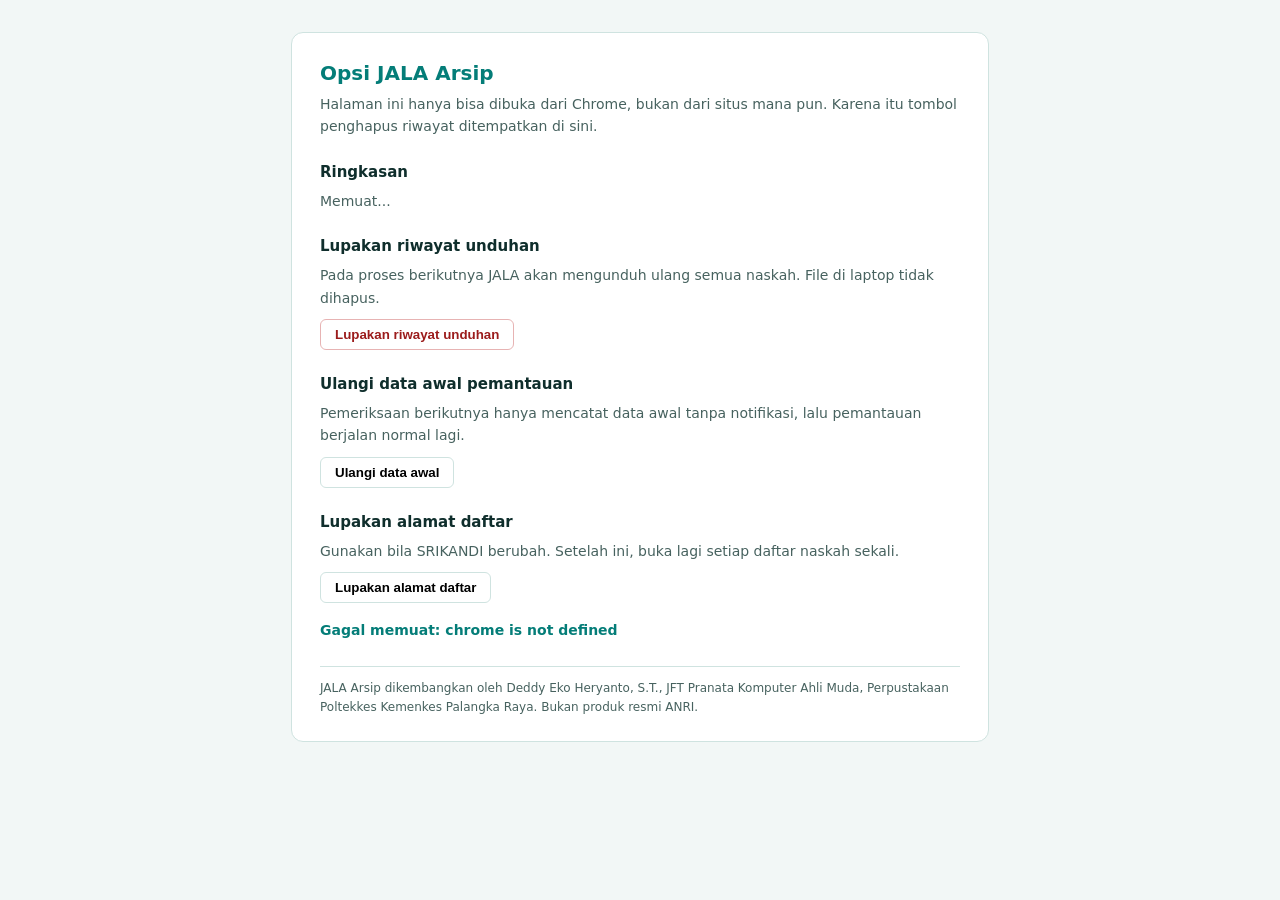
==== extension/options.html @ e10359f2 "Add files via upload" ====
<!doctype html>
<html lang="id">
<head>
<meta charset="utf-8">
<title>Opsi JALA Arsip</title>
<style>
  body{font:14px/1.6 system-ui,"Segoe UI",sans-serif;color:#0F2E2C;background:#F2F7F6;margin:0;padding:32px}
  main{max-width:640px;margin:0 auto;background:#fff;border:1px solid #CFE3E0;border-radius:12px;padding:24px 28px}
  h1{font-size:20px;color:#047D78;margin:0 0 4px}
  h2{font-size:15px;margin:22px 0 6px}
  p{margin:4px 0 10px;color:#47625F}
  button{padding:7px 14px;border-radius:6px;border:1px solid #CFE3E0;background:#fff;font-weight:600;cursor:pointer}
  button.danger{border-color:#e7b3b3;color:#9b1c1c}
  dl{display:grid;grid-template-columns:220px 1fr;gap:4px 12px;margin:0}
  dt{color:#47625F} dd{margin:0;font-weight:600}
  #msg{margin-top:16px;font-weight:600;color:#047D78}
  footer{margin-top:24px;font-size:12px;color:#47625F;border-top:1px solid #CFE3E0;padding-top:12px}
</style>
</head>
<body>
<main>
  <h1>Opsi JALA Arsip</h1>
  <p>Halaman ini hanya bisa dibuka dari Chrome, bukan dari situs mana pun. Karena itu tombol penghapus riwayat ditempatkan di sini.</p>

  <h2>Ringkasan</h2>
  <dl id="stats"><dt>Memuat...</dt><dd></dd></dl>

  <h2>Lupakan riwayat unduhan</h2>
  <p>Pada proses berikutnya JALA akan mengunduh ulang semua naskah. File di laptop tidak dihapus.</p>
  <button class="danger" id="resetDone">Lupakan riwayat unduhan</button>

  <h2>Ulangi data awal pemantauan</h2>
  <p>Pemeriksaan berikutnya hanya mencatat data awal tanpa notifikasi, lalu pemantauan berjalan normal lagi.</p>
  <button id="resetKnown">Ulangi data awal</button>

  <h2>Lupakan alamat daftar</h2>
  <p>Gunakan bila SRIKANDI berubah. Setelah ini, buka lagi setiap daftar naskah sekali.</p>
  <button id="resetTemplates">Lupakan alamat daftar</button>

  <div id="msg" role="status"></div>
  <footer>JALA Arsip dikembangkan oleh Deddy Eko Heryanto, S.T., JFT Pranata Komputer Ahli Muda, Perpustakaan Poltekkes Kemenkes Palangka Raya. Bukan produk resmi ANRI.</footer>
</main>
<script src="options.js"></script>
</body>
</html>
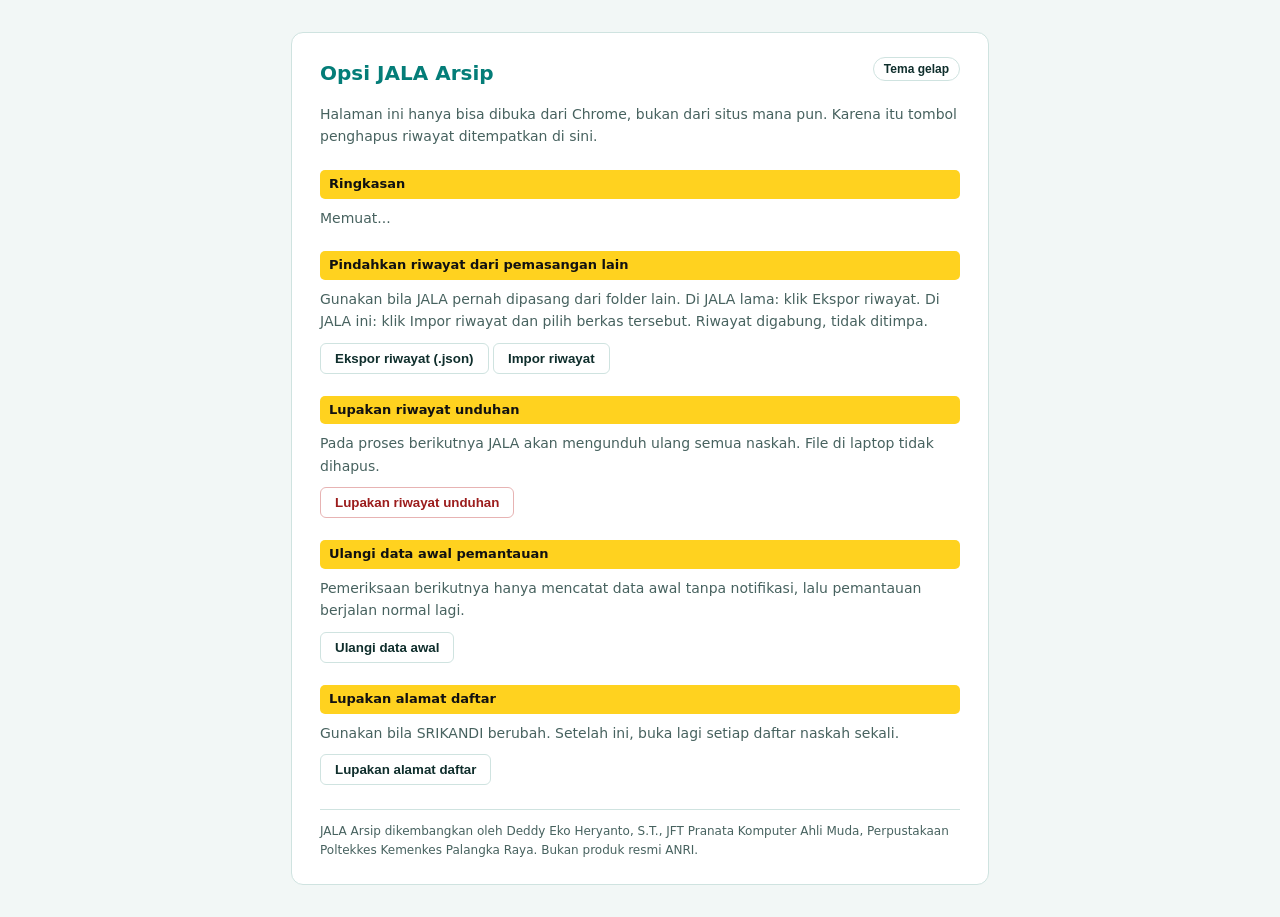
==== commit 1c1cacc7: "Add files via upload" ====
--- a/extension/options.html
+++ b/extension/options.html
@@ -4,26 +4,35 @@
 <meta charset="utf-8">
 <title>Opsi JALA Arsip</title>
 <style>
-  body{font:14px/1.6 system-ui,"Segoe UI",sans-serif;color:#0F2E2C;background:#F2F7F6;margin:0;padding:32px}
-  main{max-width:640px;margin:0 auto;background:#fff;border:1px solid #CFE3E0;border-radius:12px;padding:24px 28px}
-  h1{font-size:20px;color:#047D78;margin:0 0 4px}
-  h2{font-size:15px;margin:22px 0 6px}
-  p{margin:4px 0 10px;color:#47625F}
-  button{padding:7px 14px;border-radius:6px;border:1px solid #CFE3E0;background:#fff;font-weight:600;cursor:pointer}
-  button.danger{border-color:#e7b3b3;color:#9b1c1c}
+  :root{--bg:#F2F7F6;--card:#FFFFFF;--ink:#0F2E2C;--muted:#47625F;--line:#CFE3E0;--accent:#047D78;--btn:#FFFFFF;--danger:#9B1C1C;--danger-line:#E7B3B3}
+  :root[data-theme=dark]{--bg:#062523;--card:#0B3431;--ink:#E4F3F1;--muted:#9CC3BE;--line:#17504C;--accent:#00B9AD;--btn:#082D2B;--danger:#FF9C9C;--danger-line:#7A3B3B}
+  body{font:14px/1.6 system-ui,"Segoe UI",sans-serif;color:var(--ink);background:var(--bg);margin:0;padding:32px}
+  main{max-width:640px;margin:0 auto;background:var(--card);border:1px solid var(--line);border-radius:12px;padding:24px 28px}
+  h1{font-size:20px;color:var(--accent);margin:0 0 4px}
+  h2{font-size:13px;margin:22px 0 8px;background:#FFD21F;color:#111111;padding:4px 9px;border-radius:5px}
+  p{margin:4px 0 10px;color:var(--muted)}
+  button{padding:7px 14px;border-radius:6px;border:1px solid var(--line);background:var(--btn);color:var(--ink);font-weight:600;cursor:pointer}
+  button.danger{border-color:var(--danger-line);color:var(--danger)}
+  button:focus-visible{outline:2px solid #FFD21F;outline-offset:2px}
   dl{display:grid;grid-template-columns:220px 1fr;gap:4px 12px;margin:0}
-  dt{color:#47625F} dd{margin:0;font-weight:600}
-  #msg{margin-top:16px;font-weight:600;color:#047D78}
-  footer{margin-top:24px;font-size:12px;color:#47625F;border-top:1px solid #CFE3E0;padding-top:12px}
+  dt{color:var(--muted)} dd{margin:0;font-weight:600}
+  #msg{margin-top:16px;font-weight:600;color:var(--accent)}
+  .top{display:flex;align-items:flex-start;gap:12px}
+  #theme{margin-left:auto;border-radius:16px;padding:4px 10px;font-size:12px}
+  footer{margin-top:24px;font-size:12px;color:var(--muted);border-top:1px solid var(--line);padding-top:12px}
 </style>
 </head>
 <body>
 <main>
-  <h1>Opsi JALA Arsip</h1>
+  <div class="top"><div><h1>Opsi JALA Arsip</h1><p id="ver"></p></div><button id="theme" type="button">Tema gelap</button></div>
   <p>Halaman ini hanya bisa dibuka dari Chrome, bukan dari situs mana pun. Karena itu tombol penghapus riwayat ditempatkan di sini.</p>
 
   <h2>Ringkasan</h2>
   <dl id="stats"><dt>Memuat...</dt><dd></dd></dl>
+
+  <h2>Pindahkan riwayat dari pemasangan lain</h2>
+  <p>Gunakan bila JALA pernah dipasang dari folder lain. Di JALA lama: klik Ekspor riwayat. Di JALA ini: klik Impor riwayat dan pilih berkas tersebut. Riwayat digabung, tidak ditimpa.</p>
+  <p><button id="export">Ekspor riwayat (.json)</button> <button id="importBtn">Impor riwayat</button> <input type="file" id="importFile" accept="application/json,.json" hidden></p>
 
   <h2>Lupakan riwayat unduhan</h2>
   <p>Pada proses berikutnya JALA akan mengunduh ulang semua naskah. File di laptop tidak dihapus.</p>
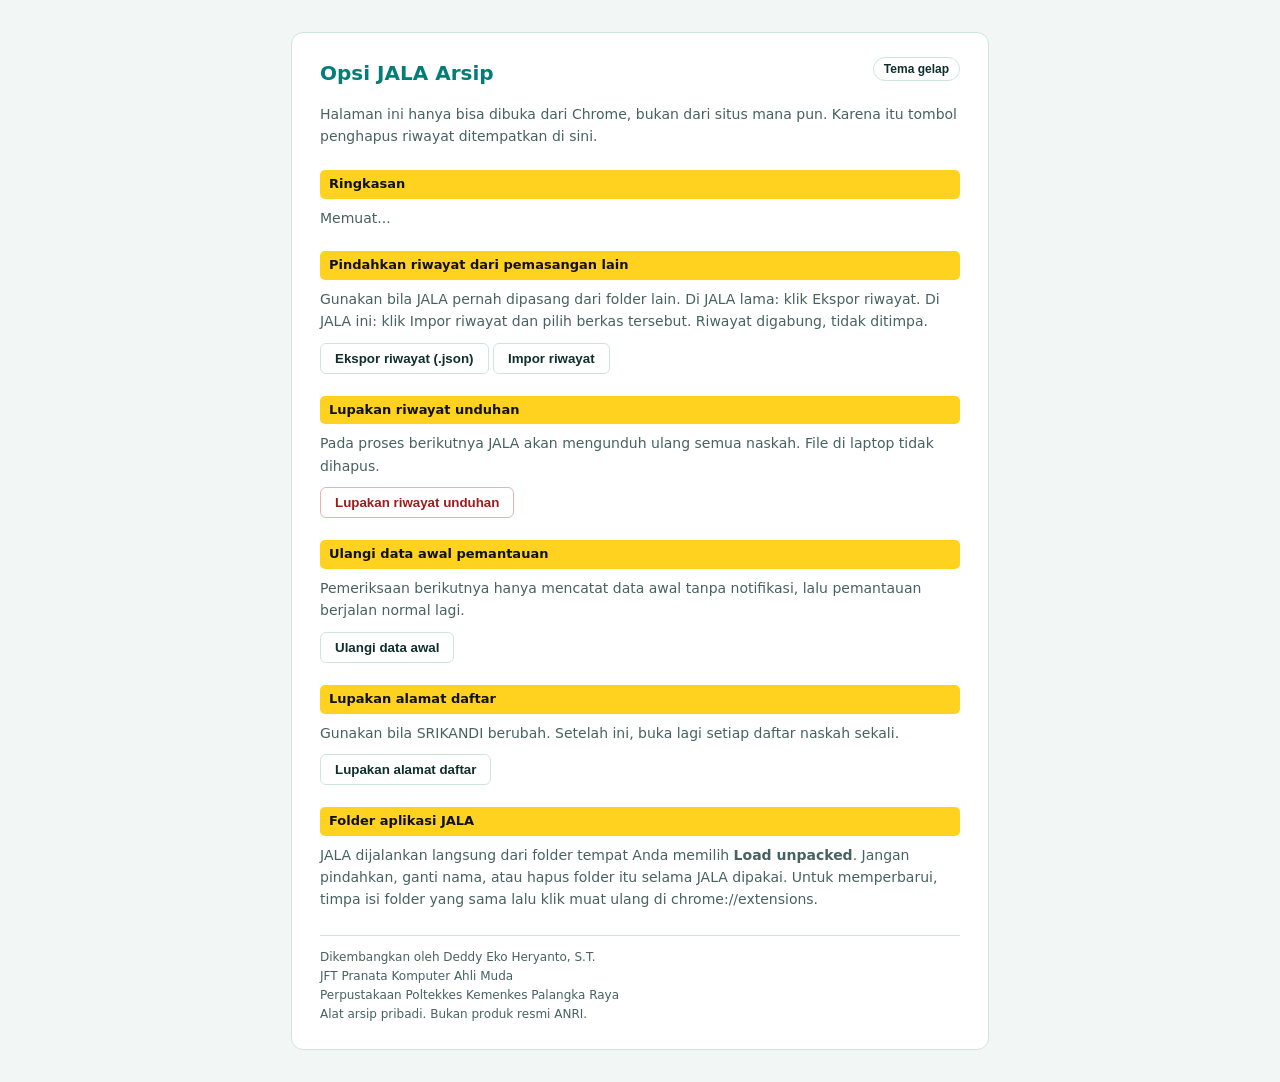
==== commit 38e9f7ec: "Add files via upload" ====
--- a/extension/options.html
+++ b/extension/options.html
@@ -47,7 +47,9 @@
   <button id="resetTemplates">Lupakan alamat daftar</button>
 
   <div id="msg" role="status"></div>
-  <footer>JALA Arsip dikembangkan oleh Deddy Eko Heryanto, S.T., JFT Pranata Komputer Ahli Muda, Perpustakaan Poltekkes Kemenkes Palangka Raya. Bukan produk resmi ANRI.</footer>
+  <h2>Folder aplikasi JALA</h2>
+  <p>JALA dijalankan langsung dari folder tempat Anda memilih <b>Load unpacked</b>. Jangan pindahkan, ganti nama, atau hapus folder itu selama JALA dipakai. Untuk memperbarui, timpa isi folder yang sama lalu klik muat ulang di chrome://extensions.</p>
+  <footer>Dikembangkan oleh Deddy Eko Heryanto, S.T.<br>JFT Pranata Komputer Ahli Muda<br>Perpustakaan Poltekkes Kemenkes Palangka Raya<br>Alat arsip pribadi. Bukan produk resmi ANRI.</footer>
 </main>
 <script src="options.js"></script>
 </body>
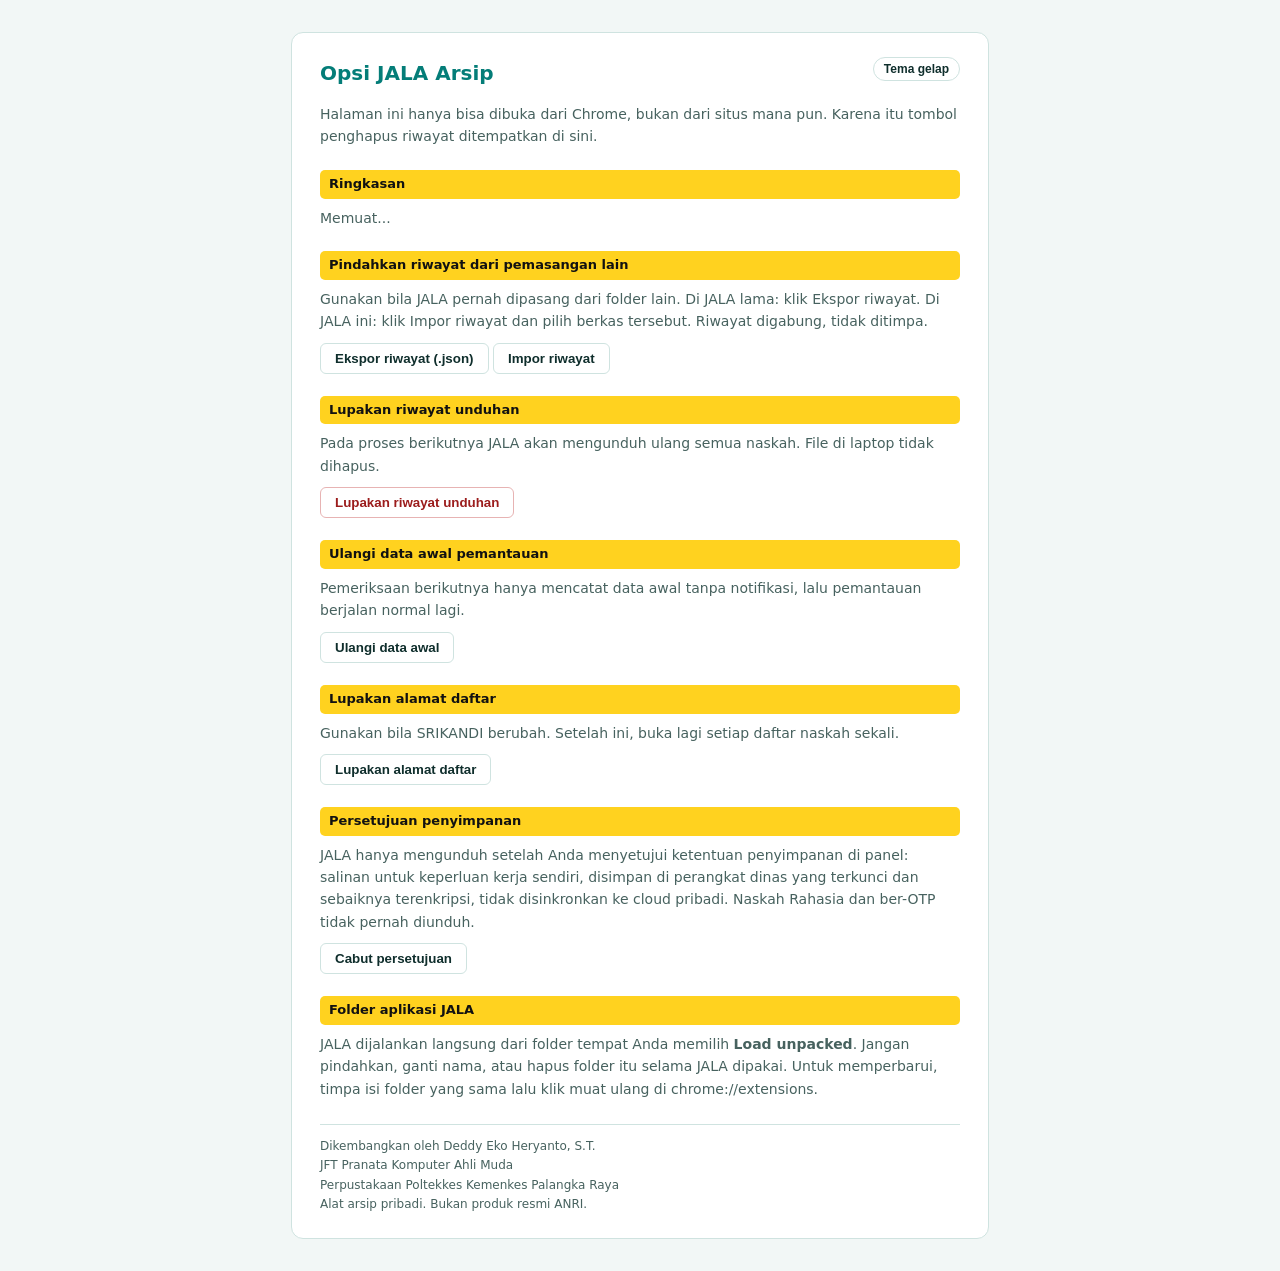
==== commit 3878a55b: "Add files via upload" ====
--- a/extension/options.html
+++ b/extension/options.html
@@ -46,6 +46,10 @@
   <p>Gunakan bila SRIKANDI berubah. Setelah ini, buka lagi setiap daftar naskah sekali.</p>
   <button id="resetTemplates">Lupakan alamat daftar</button>
 
+  <h2>Persetujuan penyimpanan</h2>
+  <p>JALA hanya mengunduh setelah Anda menyetujui ketentuan penyimpanan di panel: salinan untuk keperluan kerja sendiri, disimpan di perangkat dinas yang terkunci dan sebaiknya terenkripsi, tidak disinkronkan ke cloud pribadi. Naskah Rahasia dan ber-OTP tidak pernah diunduh.</p>
+  <button id="resetConsent">Cabut persetujuan</button>
+
   <div id="msg" role="status"></div>
   <h2>Folder aplikasi JALA</h2>
   <p>JALA dijalankan langsung dari folder tempat Anda memilih <b>Load unpacked</b>. Jangan pindahkan, ganti nama, atau hapus folder itu selama JALA dipakai. Untuk memperbarui, timpa isi folder yang sama lalu klik muat ulang di chrome://extensions.</p>
